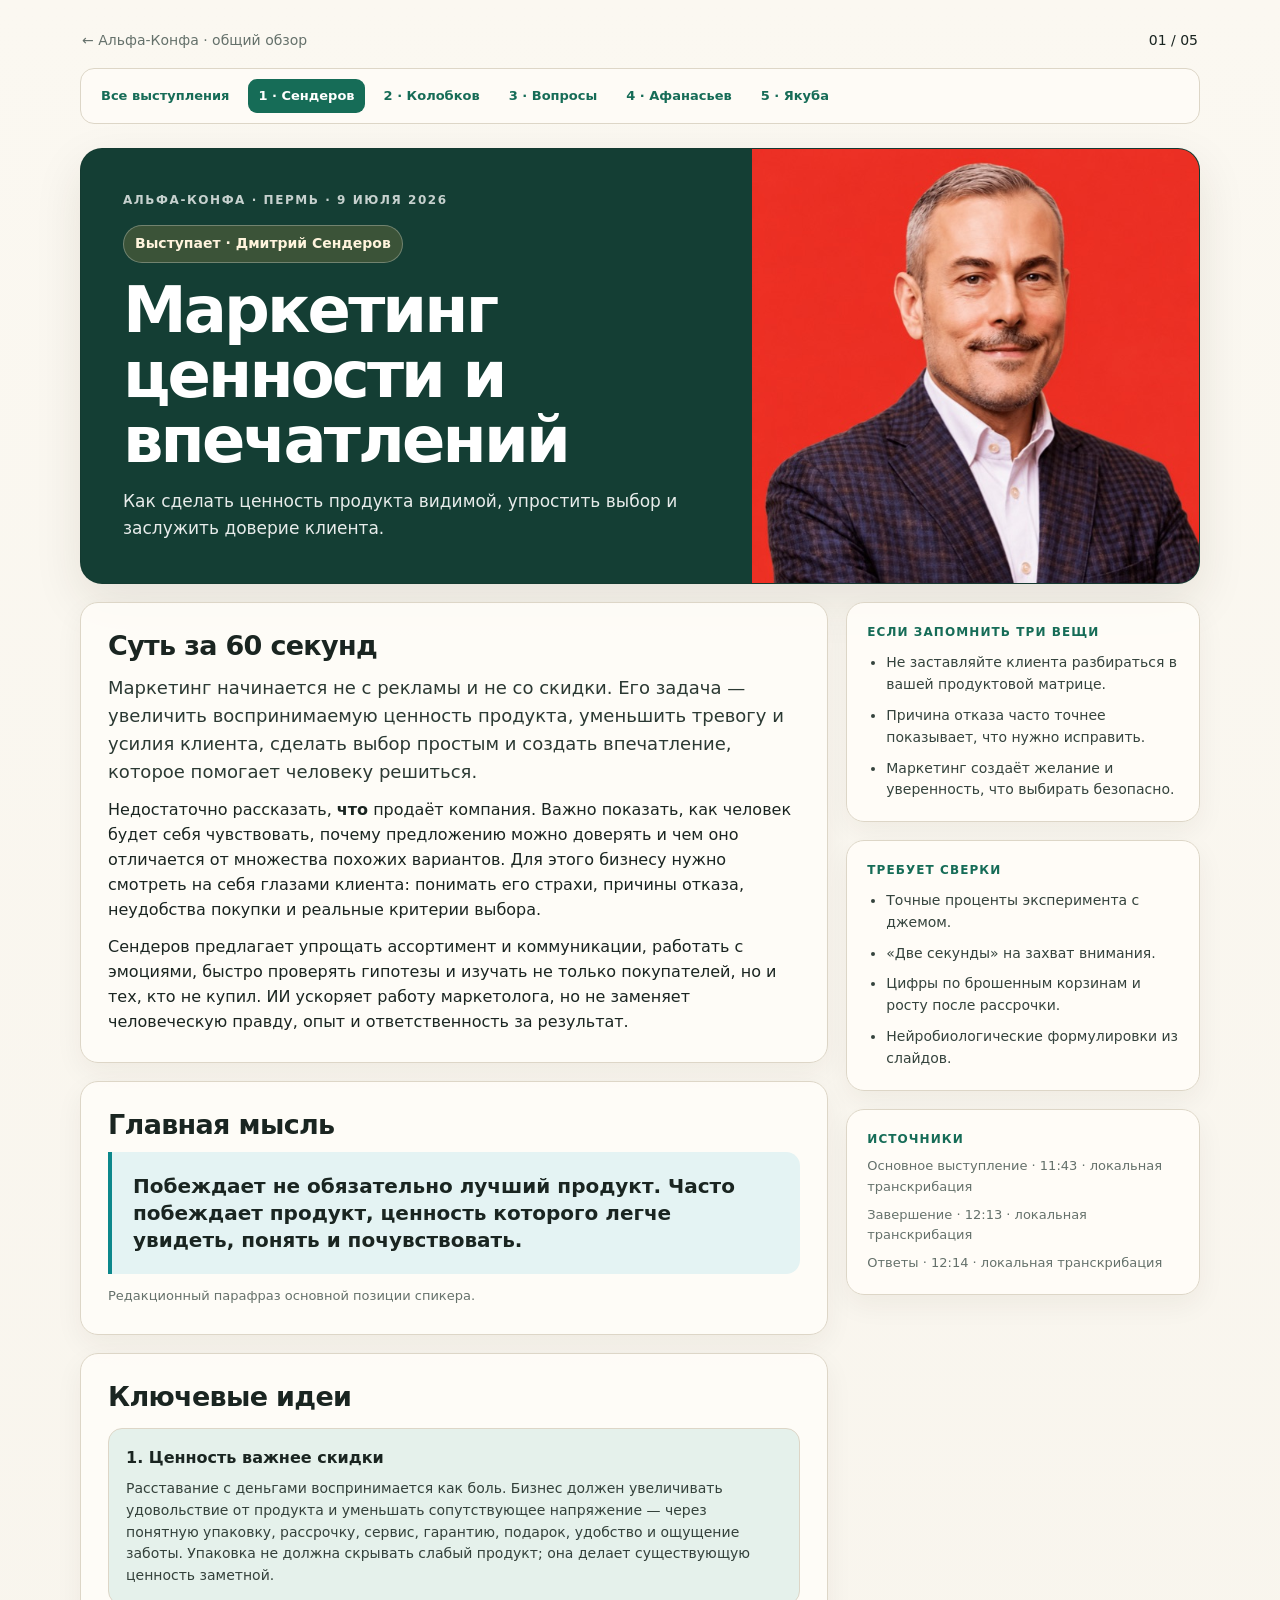
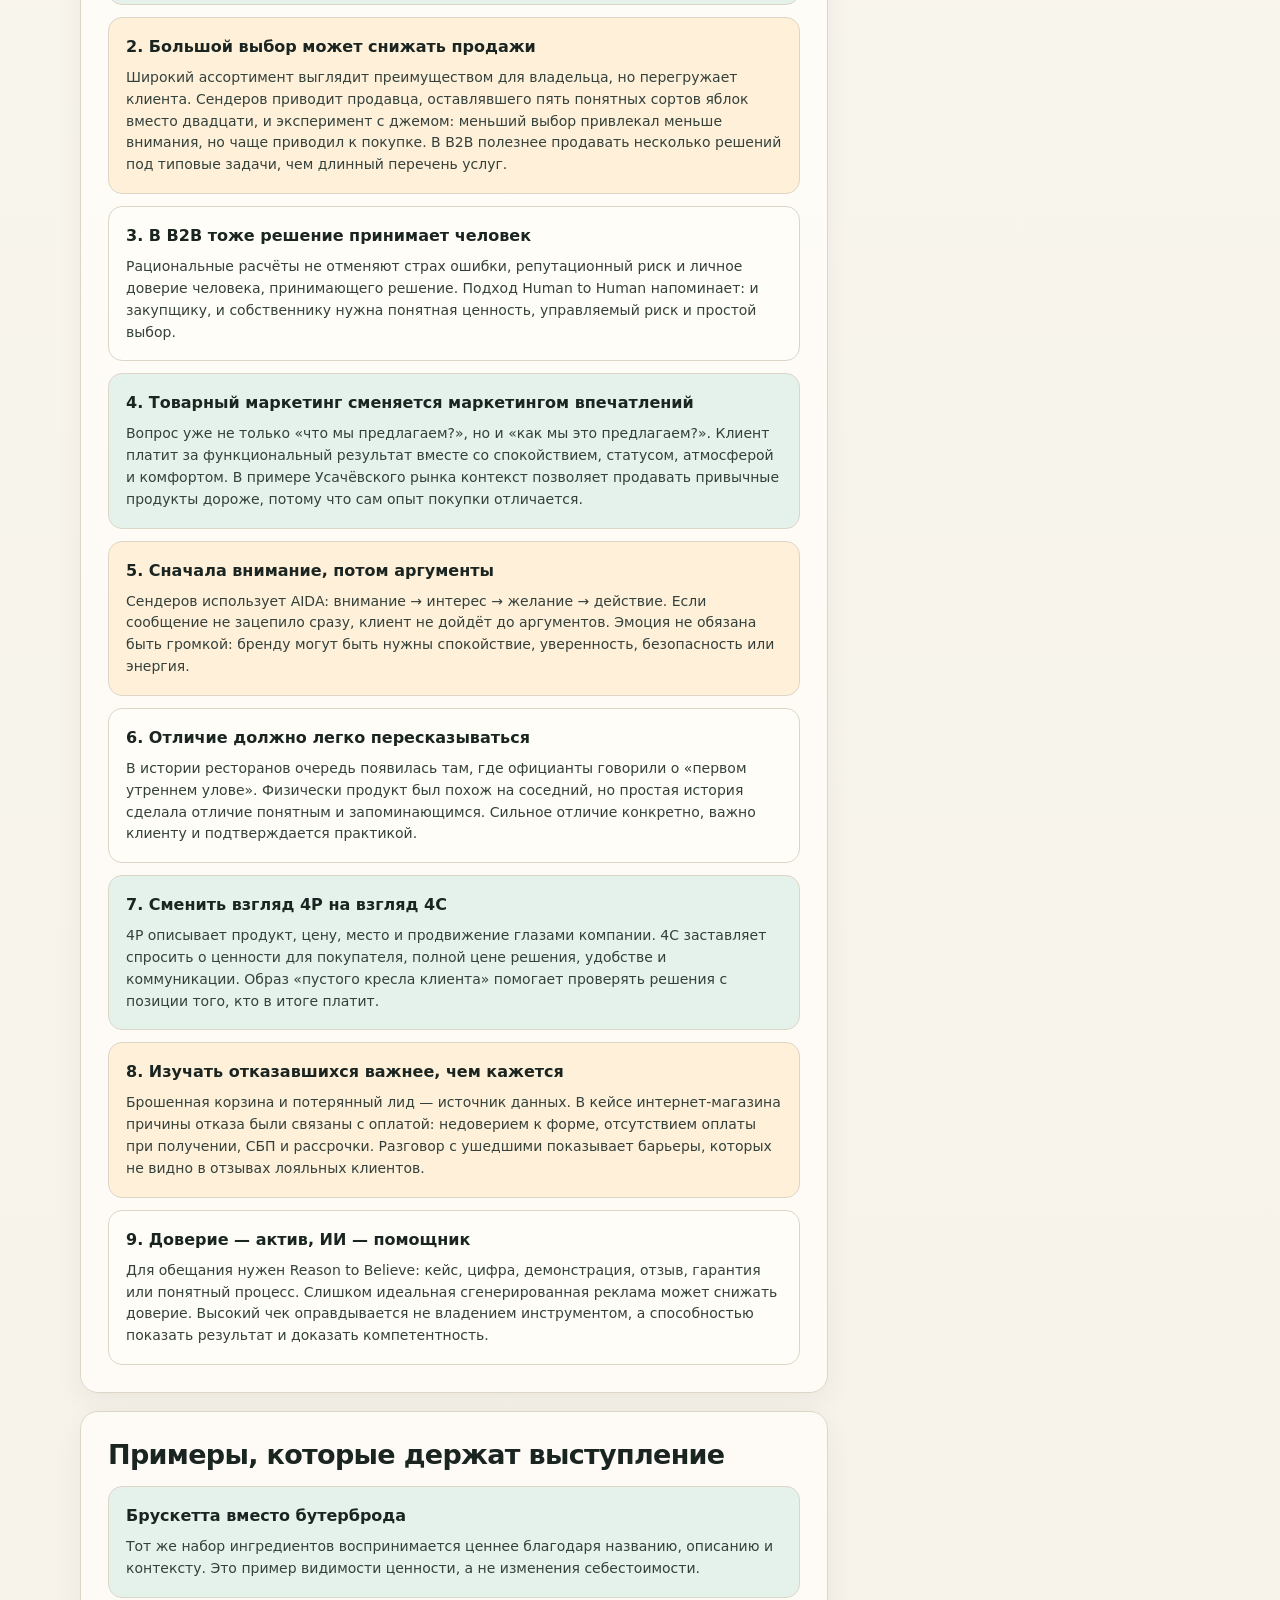
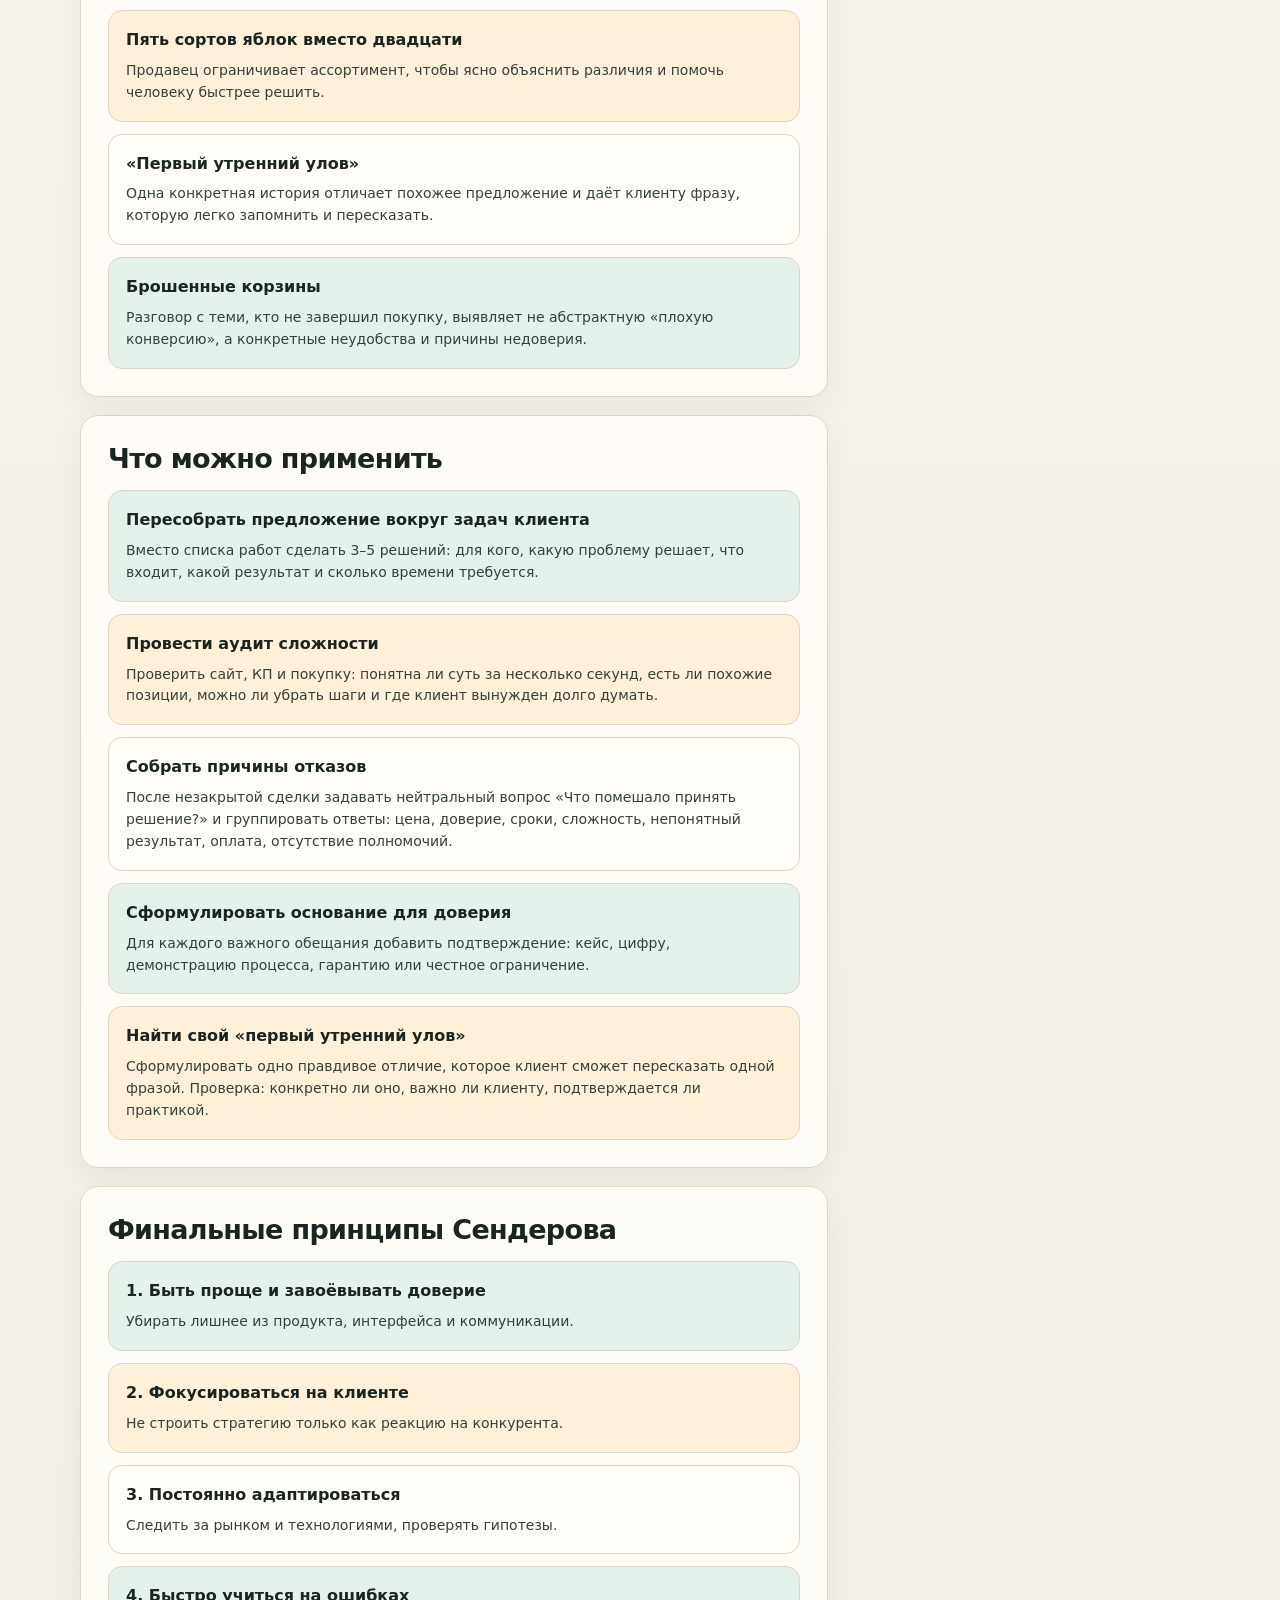
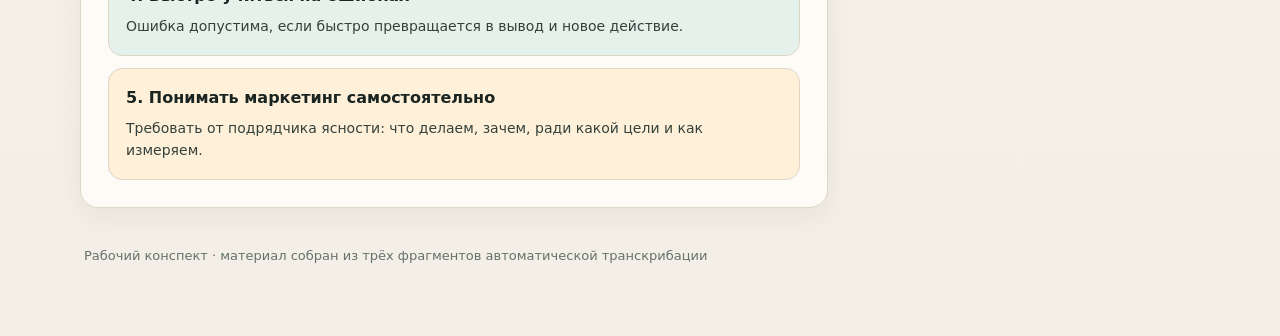
==== 01-dmitry-senderov.html @ c997f9ea "Publish Alfa Confa website" ====
<!doctype html>
<html lang="ru">
<head>
  <meta charset="utf-8"><meta name="viewport" content="width=device-width,initial-scale=1">
  <title>Дмитрий Сендеров — маркетинг ценности и впечатлений</title>
  <link rel="stylesheet" href="speaker-page.css">
</head>
<body><main class="page">
  <div class="top"><a href="index.html">← Альфа-Конфа · общий обзор</a><span>01 / 05</span></div>
  <nav class="nav"><a href="index.html">Все выступления</a><a class="current" href="01-dmitry-senderov.html">1 · Сендеров</a><a href="02-pavel-kolobkov.html">2 · Колобков</a><a href="03-questions.html">3 · Вопросы</a><a href="04-alexander-afanasyev.html">4 · Афанасьев</a><a href="05-vladimir-yakuba.html">5 · Якуба</a></nav>
  <header class="hero"><div class="hero-copy"><p class="eyebrow">Альфа-Конфа · Пермь · 9 июля 2026</p><p class="speaker">Выступает · Дмитрий Сендеров</p><h1>Маркетинг ценности и впечатлений</h1><p>Как сделать ценность продукта видимой, упростить выбор и заслужить доверие клиента.</p></div><div class="photo" style="background-image:url('assets/dmitry-senderov.jpg')"></div></header>
  <div class="content"><div class="stack">
    <section class="box"><h2>Суть за 60 секунд</h2><p class="lead">Маркетинг начинается не с рекламы и не со скидки. Его задача — увеличить воспринимаемую ценность продукта, уменьшить тревогу и усилия клиента, сделать выбор простым и создать впечатление, которое помогает человеку решиться.</p><p>Недостаточно рассказать, <strong>что</strong> продаёт компания. Важно показать, как человек будет себя чувствовать, почему предложению можно доверять и чем оно отличается от множества похожих вариантов. Для этого бизнесу нужно смотреть на себя глазами клиента: понимать его страхи, причины отказа, неудобства покупки и реальные критерии выбора.</p><p>Сендеров предлагает упрощать ассортимент и коммуникации, работать с эмоциями, быстро проверять гипотезы и изучать не только покупателей, но и тех, кто не купил. ИИ ускоряет работу маркетолога, но не заменяет человеческую правду, опыт и ответственность за результат.</p></section>
    <section class="box"><h2>Главная мысль</h2><div class="thesis">Побеждает не обязательно лучший продукт. Часто побеждает продукт, ценность которого легче увидеть, понять и почувствовать.</div><p style="margin-top:12px;color:#65716b;font-size:13px">Редакционный парафраз основной позиции спикера.</p></section>
    <section class="box"><h2>Ключевые идеи</h2><div class="ideas">
      <article class="idea"><h3>1. Ценность важнее скидки</h3><p>Расставание с деньгами воспринимается как боль. Бизнес должен увеличивать удовольствие от продукта и уменьшать сопутствующее напряжение — через понятную упаковку, рассрочку, сервис, гарантию, подарок, удобство и ощущение заботы. Упаковка не должна скрывать слабый продукт; она делает существующую ценность заметной.</p></article>
      <article class="idea"><h3>2. Большой выбор может снижать продажи</h3><p>Широкий ассортимент выглядит преимуществом для владельца, но перегружает клиента. Сендеров приводит продавца, оставлявшего пять понятных сортов яблок вместо двадцати, и эксперимент с джемом: меньший выбор привлекал меньше внимания, но чаще приводил к покупке. В B2B полезнее продавать несколько решений под типовые задачи, чем длинный перечень услуг.</p></article>
      <article class="idea"><h3>3. В B2B тоже решение принимает человек</h3><p>Рациональные расчёты не отменяют страх ошибки, репутационный риск и личное доверие человека, принимающего решение. Подход Human to Human напоминает: и закупщику, и собственнику нужна понятная ценность, управляемый риск и простой выбор.</p></article>
      <article class="idea"><h3>4. Товарный маркетинг сменяется маркетингом впечатлений</h3><p>Вопрос уже не только «что мы предлагаем?», но и «как мы это предлагаем?». Клиент платит за функциональный результат вместе со спокойствием, статусом, атмосферой и комфортом. В примере Усачёвского рынка контекст позволяет продавать привычные продукты дороже, потому что сам опыт покупки отличается.</p></article>
      <article class="idea"><h3>5. Сначала внимание, потом аргументы</h3><p>Сендеров использует AIDA: внимание → интерес → желание → действие. Если сообщение не зацепило сразу, клиент не дойдёт до аргументов. Эмоция не обязана быть громкой: бренду могут быть нужны спокойствие, уверенность, безопасность или энергия.</p></article>
      <article class="idea"><h3>6. Отличие должно легко пересказываться</h3><p>В истории ресторанов очередь появилась там, где официанты говорили о «первом утреннем улове». Физически продукт был похож на соседний, но простая история сделала отличие понятным и запоминающимся. Сильное отличие конкретно, важно клиенту и подтверждается практикой.</p></article>
      <article class="idea"><h3>7. Сменить взгляд 4P на взгляд 4C</h3><p>4P описывает продукт, цену, место и продвижение глазами компании. 4C заставляет спросить о ценности для покупателя, полной цене решения, удобстве и коммуникации. Образ «пустого кресла клиента» помогает проверять решения с позиции того, кто в итоге платит.</p></article>
      <article class="idea"><h3>8. Изучать отказавшихся важнее, чем кажется</h3><p>Брошенная корзина и потерянный лид — источник данных. В кейсе интернет-магазина причины отказа были связаны с оплатой: недоверием к форме, отсутствием оплаты при получении, СБП и рассрочки. Разговор с ушедшими показывает барьеры, которых не видно в отзывах лояльных клиентов.</p></article>
      <article class="idea"><h3>9. Доверие — актив, ИИ — помощник</h3><p>Для обещания нужен Reason to Believe: кейс, цифра, демонстрация, отзыв, гарантия или понятный процесс. Слишком идеальная сгенерированная реклама может снижать доверие. Высокий чек оправдывается не владением инструментом, а способностью показать результат и доказать компетентность.</p></article>
    </div></section>
    <section class="box"><h2>Примеры, которые держат выступление</h2><div class="ideas">
      <article class="idea"><h3>Брускетта вместо бутерброда</h3><p>Тот же набор ингредиентов воспринимается ценнее благодаря названию, описанию и контексту. Это пример видимости ценности, а не изменения себестоимости.</p></article>
      <article class="idea"><h3>Пять сортов яблок вместо двадцати</h3><p>Продавец ограничивает ассортимент, чтобы ясно объяснить различия и помочь человеку быстрее решить.</p></article>
      <article class="idea"><h3>«Первый утренний улов»</h3><p>Одна конкретная история отличает похожее предложение и даёт клиенту фразу, которую легко запомнить и пересказать.</p></article>
      <article class="idea"><h3>Брошенные корзины</h3><p>Разговор с теми, кто не завершил покупку, выявляет не абстрактную «плохую конверсию», а конкретные неудобства и причины недоверия.</p></article>
    </div></section>
    <section class="box"><h2>Что можно применить</h2><div class="ideas">
      <article class="idea"><h3>Пересобрать предложение вокруг задач клиента</h3><p>Вместо списка работ сделать 3–5 решений: для кого, какую проблему решает, что входит, какой результат и сколько времени требуется.</p></article>
      <article class="idea"><h3>Провести аудит сложности</h3><p>Проверить сайт, КП и покупку: понятна ли суть за несколько секунд, есть ли похожие позиции, можно ли убрать шаги и где клиент вынужден долго думать.</p></article>
      <article class="idea"><h3>Собрать причины отказов</h3><p>После незакрытой сделки задавать нейтральный вопрос «Что помешало принять решение?» и группировать ответы: цена, доверие, сроки, сложность, непонятный результат, оплата, отсутствие полномочий.</p></article>
      <article class="idea"><h3>Сформулировать основание для доверия</h3><p>Для каждого важного обещания добавить подтверждение: кейс, цифру, демонстрацию процесса, гарантию или честное ограничение.</p></article>
      <article class="idea"><h3>Найти свой «первый утренний улов»</h3><p>Сформулировать одно правдивое отличие, которое клиент сможет пересказать одной фразой. Проверка: конкретно ли оно, важно ли клиенту, подтверждается ли практикой.</p></article>
    </div></section>
    <section class="box"><h2>Финальные принципы Сендерова</h2><div class="ideas">
      <article class="idea"><h3>1. Быть проще и завоёвывать доверие</h3><p>Убирать лишнее из продукта, интерфейса и коммуникации.</p></article>
      <article class="idea"><h3>2. Фокусироваться на клиенте</h3><p>Не строить стратегию только как реакцию на конкурента.</p></article>
      <article class="idea"><h3>3. Постоянно адаптироваться</h3><p>Следить за рынком и технологиями, проверять гипотезы.</p></article>
      <article class="idea"><h3>4. Быстро учиться на ошибках</h3><p>Ошибка допустима, если быстро превращается в вывод и новое действие.</p></article>
      <article class="idea"><h3>5. Понимать маркетинг самостоятельно</h3><p>Требовать от подрядчика ясности: что делаем, зачем, ради какой цели и как измеряем.</p></article>
    </div></section>
  </div><aside class="side">
    <section class="box"><h3>Если запомнить три вещи</h3><ul><li>Не заставляйте клиента разбираться в вашей продуктовой матрице.</li><li>Причина отказа часто точнее показывает, что нужно исправить.</li><li>Маркетинг создаёт желание и уверенность, что выбирать безопасно.</li></ul></section>
    <section class="box"><h3>Требует сверки</h3><ul><li>Точные проценты эксперимента с джемом.</li><li>«Две секунды» на захват внимания.</li><li>Цифры по брошенным корзинам и росту после рассрочки.</li><li>Нейробиологические формулировки из слайдов.</li></ul></section>
    <section class="box source"><h3>Источники</h3><span class="local-source">Основное выступление · 11:43 · локальная транскрибация</span><span class="local-source">Завершение · 12:13 · локальная транскрибация</span><span class="local-source">Ответы · 12:14 · локальная транскрибация</span></section>
  </aside></div>
  <footer>Рабочий конспект · материал собран из трёх фрагментов автоматической транскрибации</footer>
</main></body></html>
---- speaker-page.css ----
:root{--ink:#1a2521;--muted:#65716b;--paper:#fffdf8;--canvas:#f3efe6;--line:#ddd6c7;--green:#166c57;--teal:#0c878b;--amber:#b56816;--soft-green:#e5f1eb;--soft-teal:#e4f3f3;--soft-amber:#fff0da;--shadow:0 18px 48px rgba(53,43,23,.10)}
*{box-sizing:border-box}body{margin:0;background:linear-gradient(180deg,#fbf8f1,var(--canvas));color:var(--ink);font-family:Inter,ui-sans-serif,system-ui,-apple-system,BlinkMacSystemFont,"Segoe UI",Arial,sans-serif;line-height:1.56}.page{width:min(1120px,calc(100% - 40px));margin:auto;padding:30px 0 70px}.top,.nav{display:flex;flex-wrap:wrap;align-items:center;gap:9px}.top{justify-content:space-between;margin:0 2px 16px;font-size:14px}.top a{color:var(--muted);text-decoration:none}.nav{margin:0 0 24px;padding:10px;border:1px solid var(--line);border-radius:14px;background:rgba(255,253,248,.8)}.nav a,.nav span{padding:7px 10px;border-radius:9px;font-size:13px;font-weight:700;text-decoration:none}.nav a{color:var(--green)}.nav .current{color:#fff;background:var(--green)}.nav span{color:#9a9c94}.hero{min-height:340px;overflow:hidden;display:grid;grid-template-columns:minmax(0,1.2fr) minmax(250px,.8fr);border:1px solid rgba(23,32,29,.12);border-radius:22px;background:#143e34;box-shadow:var(--shadow);color:white}.hero-copy{display:grid;align-content:center;gap:15px;padding:42px}.eyebrow{margin:0;color:rgba(255,255,255,.76);font-size:12px;font-weight:800;letter-spacing:.13em;text-transform:uppercase}.speaker{width:fit-content;margin:0;padding:7px 11px;border:1px solid rgba(255,255,255,.28);border-radius:999px;background:rgba(255,190,76,.17);color:#fff4dd;font-size:14px;font-weight:760}h1{margin:0;font-size:clamp(38px,5vw,64px);letter-spacing:-.045em;line-height:1.02}.hero p:last-child{margin:0;color:rgba(255,255,255,.9);font-size:17px}.photo{background-size:cover;background-position:center 34%;min-height:280px}.content{display:grid;grid-template-columns:minmax(0,1.65fr) minmax(280px,.78fr);gap:18px;margin-top:18px}.stack{display:grid;gap:18px}.box{padding:27px;border:1px solid var(--line);border-radius:18px;background:rgba(255,253,248,.87);box-shadow:0 10px 28px rgba(50,39,20,.055)}h2{margin:0 0 12px;font-size:27px;line-height:1.16;letter-spacing:-.025em}h3{margin:0 0 7px;font-size:16px}p{margin:0}p+p{margin-top:12px}.lead{font-size:18px;color:#2b3933}.thesis{padding:21px;border-left:4px solid var(--teal);border-radius:0 14px 14px 0;background:var(--soft-teal);font-size:20px;font-weight:660;line-height:1.34}.ideas{display:grid;gap:12px;margin-top:16px}.idea{padding:17px;border:1px solid var(--line);border-radius:14px;background:var(--paper)}.idea:nth-child(3n+1){background:var(--soft-green)}.idea:nth-child(3n+2){background:var(--soft-amber)}.idea p{font-size:14px;color:#34413b}.side{position:sticky;top:16px;display:grid;gap:18px;align-self:start}.side .box{padding:20px}.side h3{color:var(--green);font-size:12px;letter-spacing:.09em;text-transform:uppercase}.side ul{display:grid;gap:9px;margin:10px 0 0;padding-left:19px;color:#35433d;font-size:14px}.source a,.source .local-source{display:block;margin-top:8px;color:var(--green);font-size:13px}.source .local-source{color:var(--muted)}footer{margin:38px 4px 0;color:var(--muted);font-size:13px}@media(max-width:760px){.page{width:min(100% - 28px,680px);padding-top:14px}.hero,.content{grid-template-columns:1fr}.hero-copy{padding:30px 25px}.photo{min-height:250px}.side{position:static}.top{font-size:13px}}
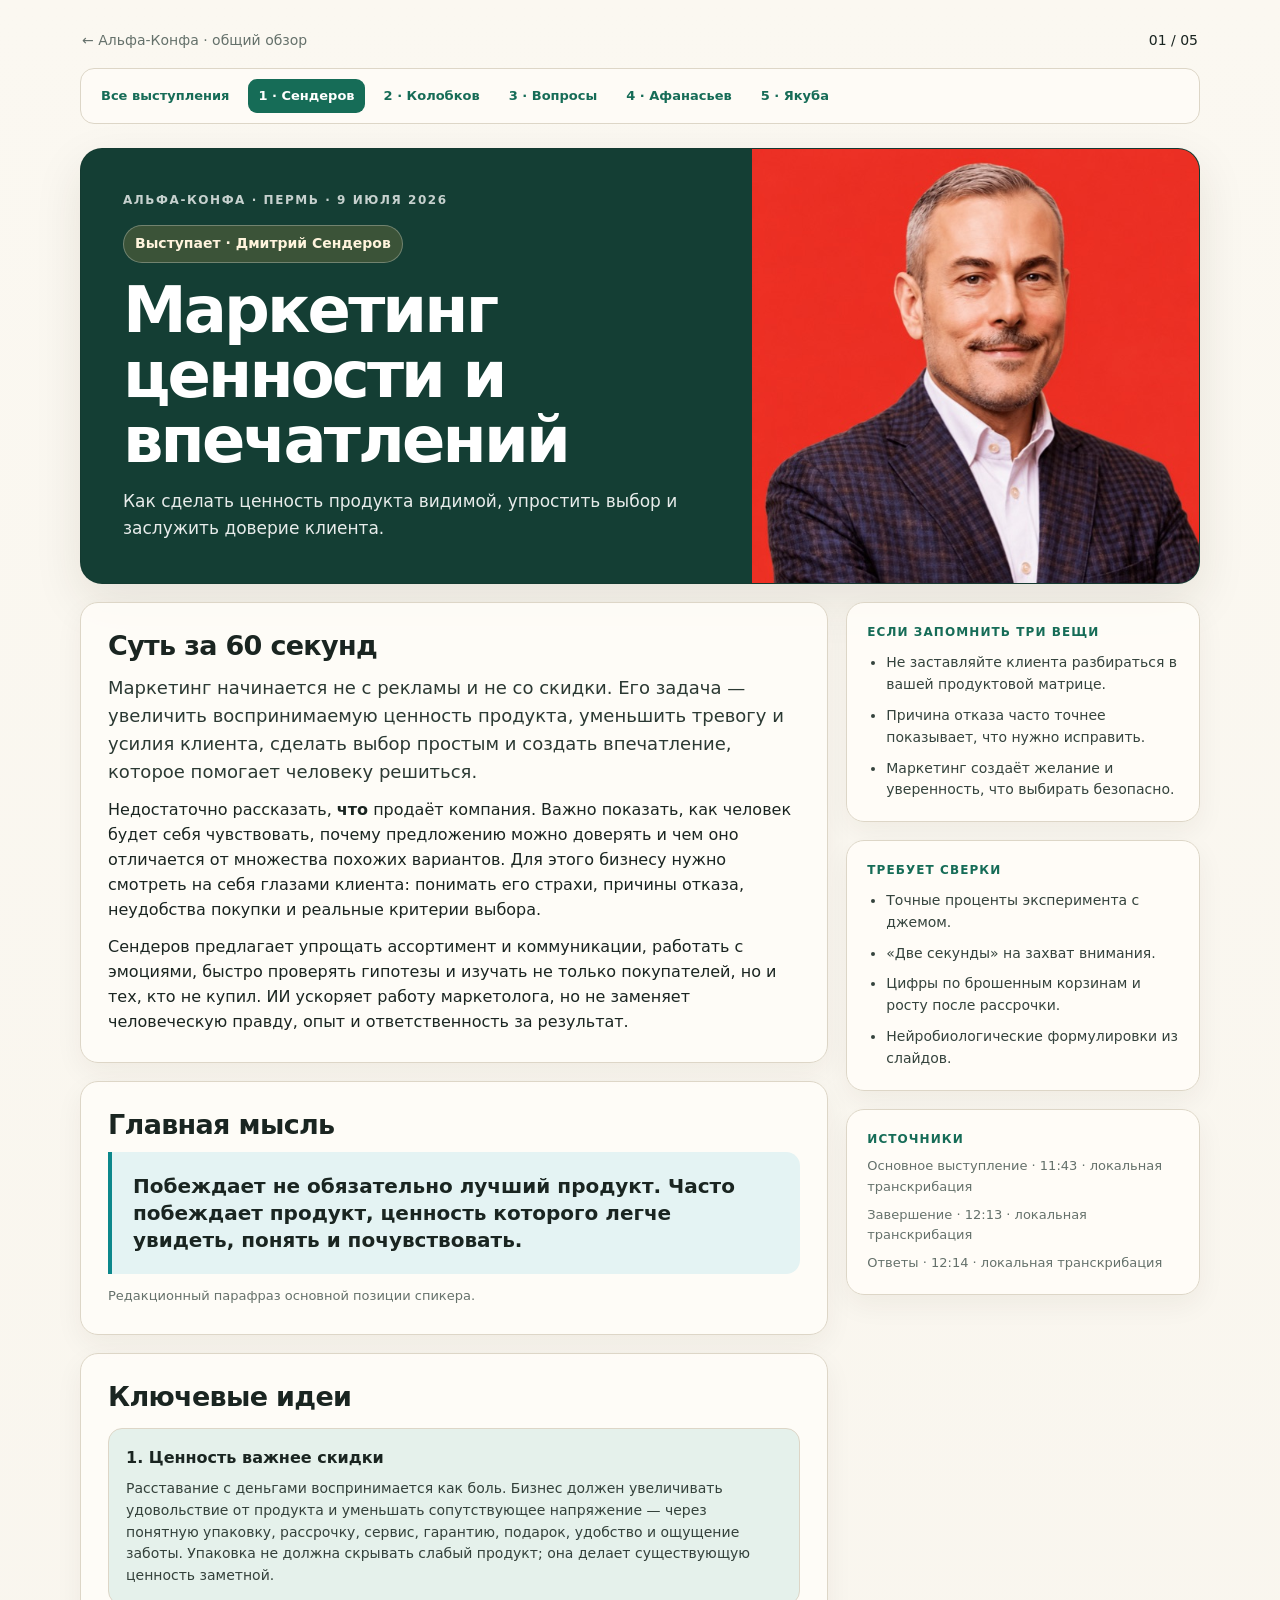
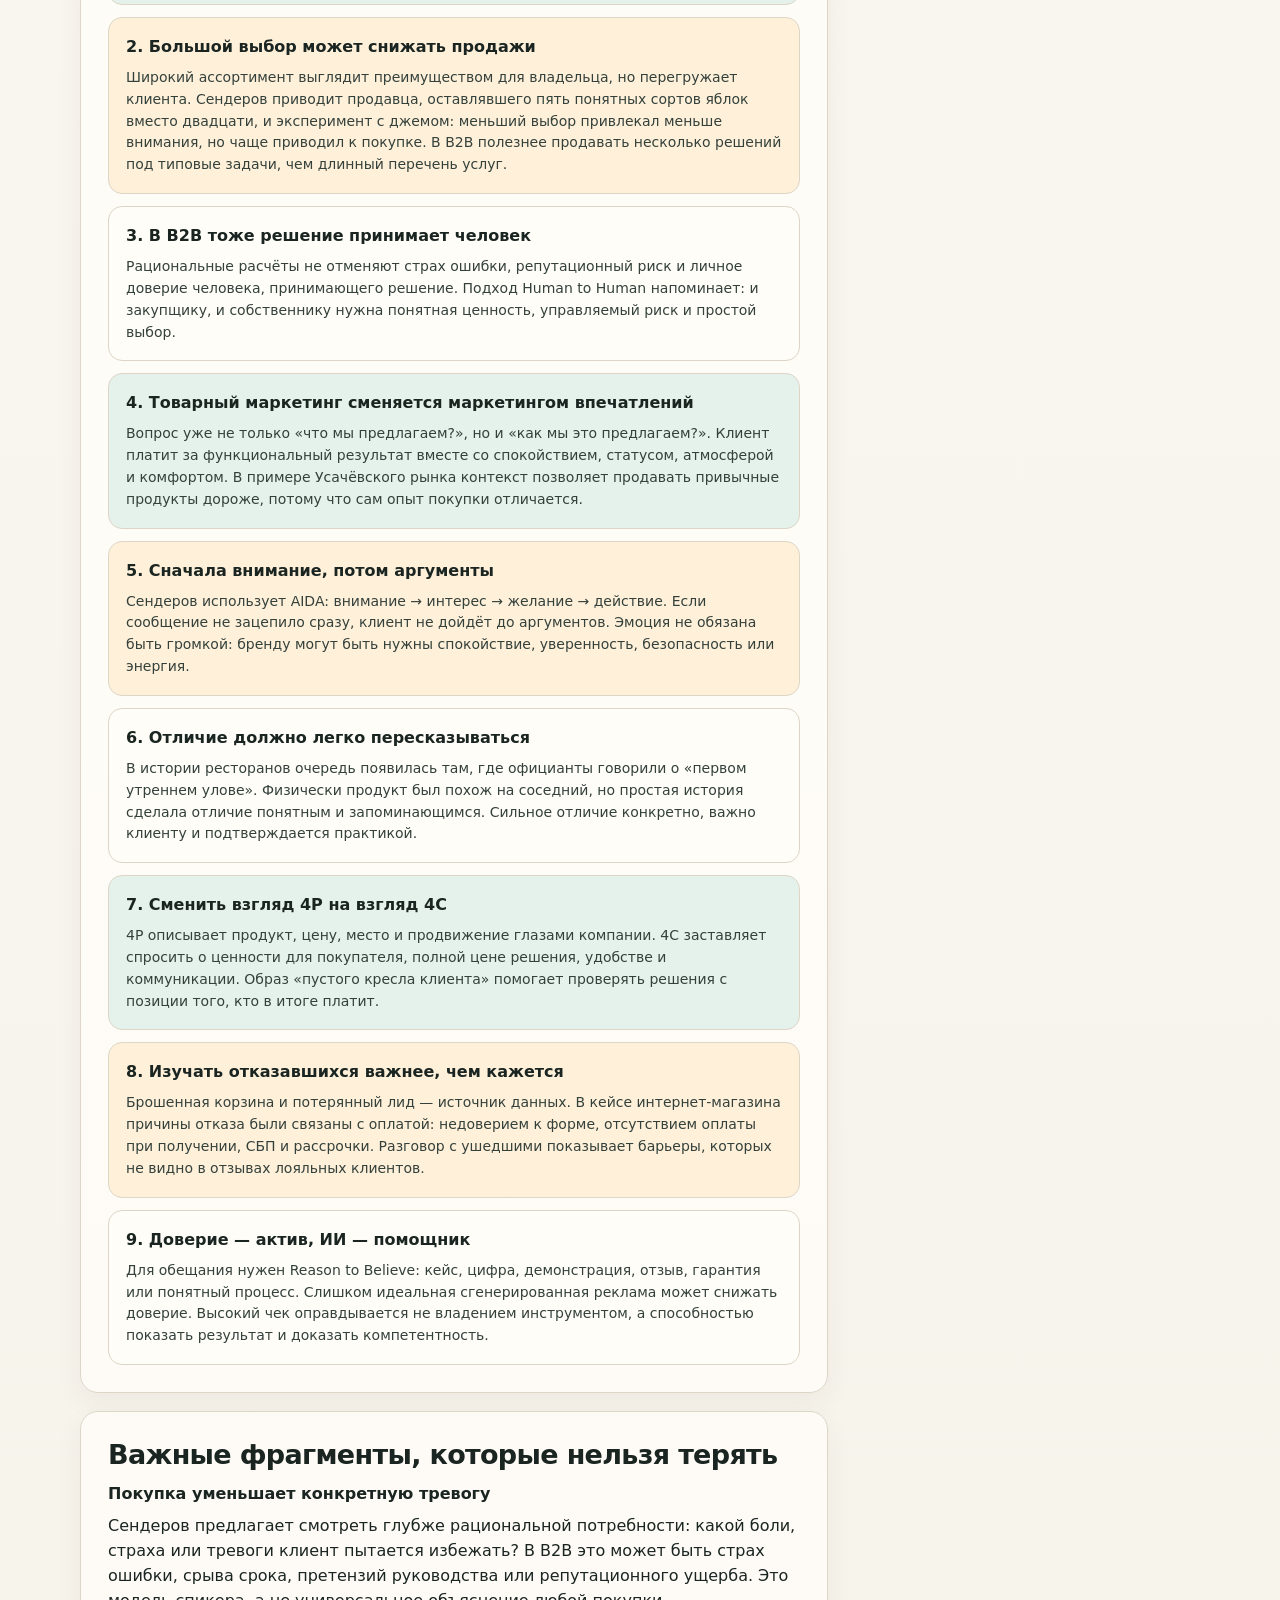
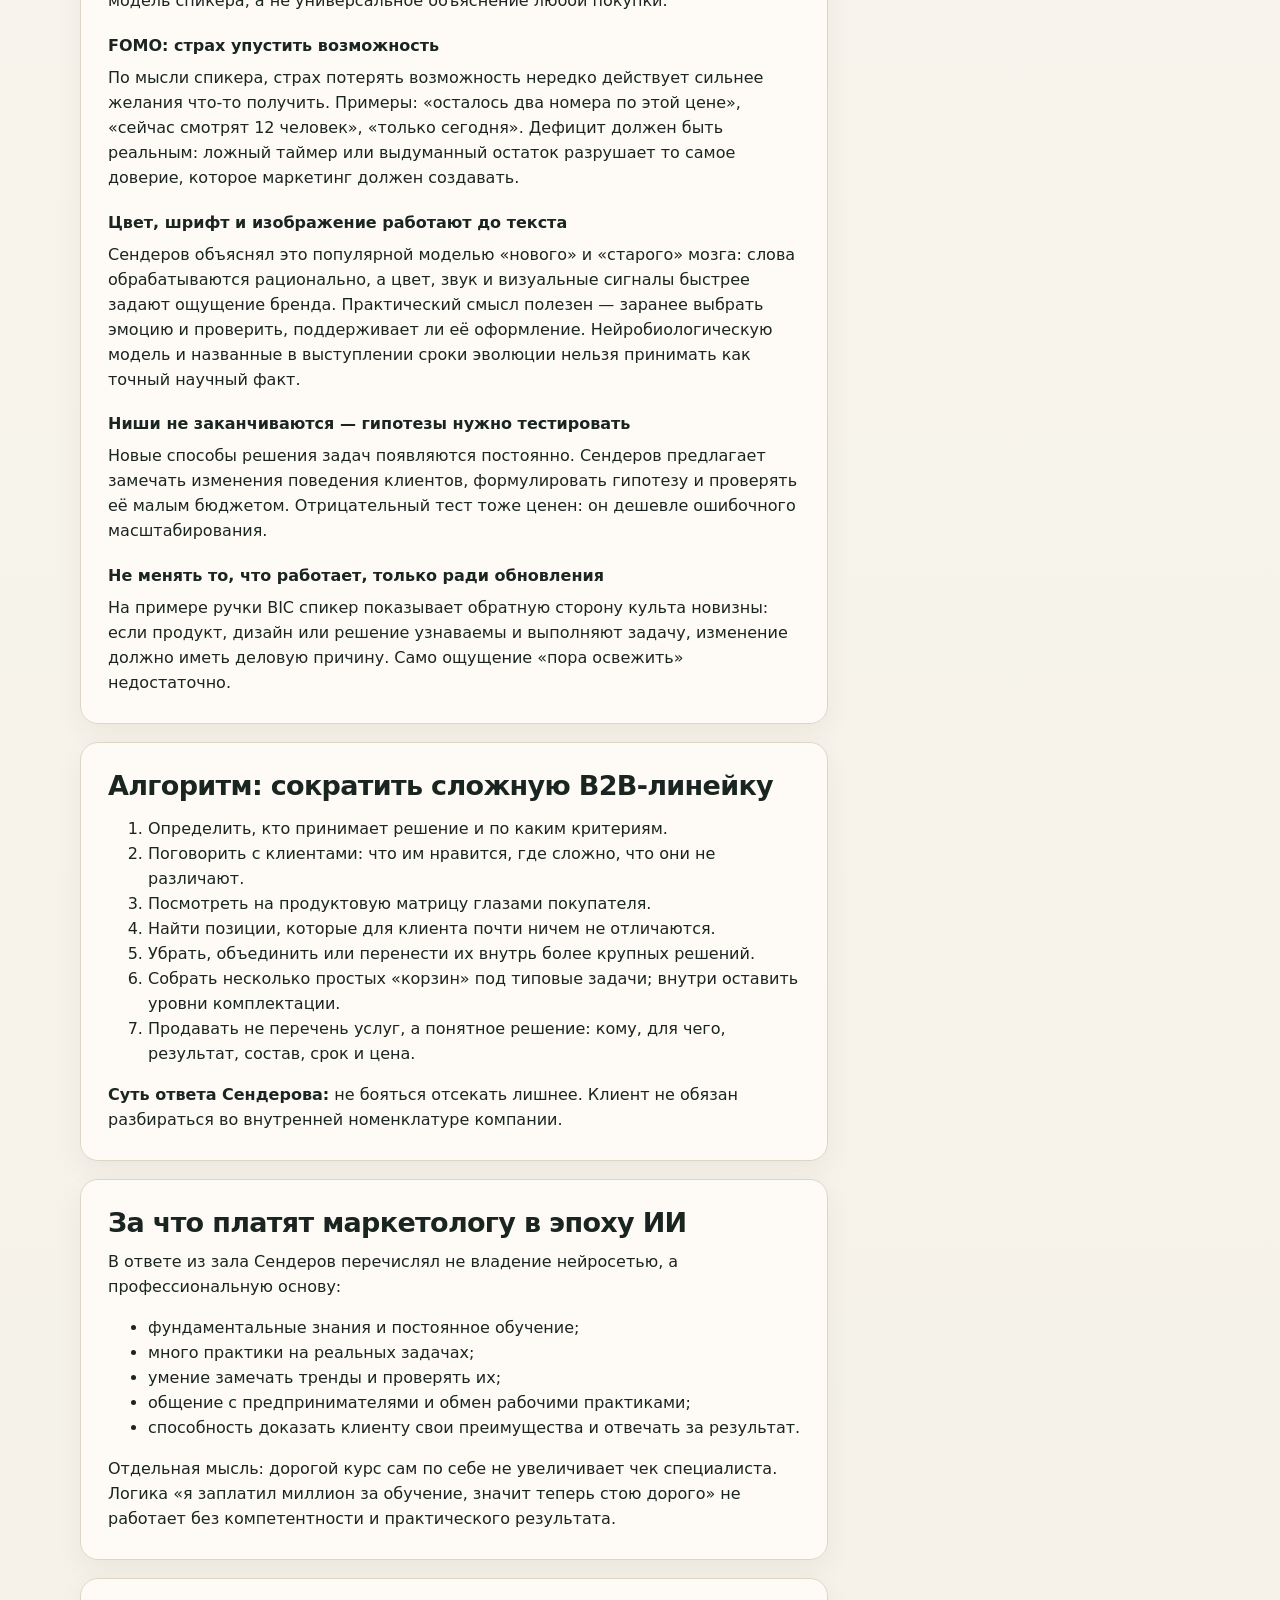
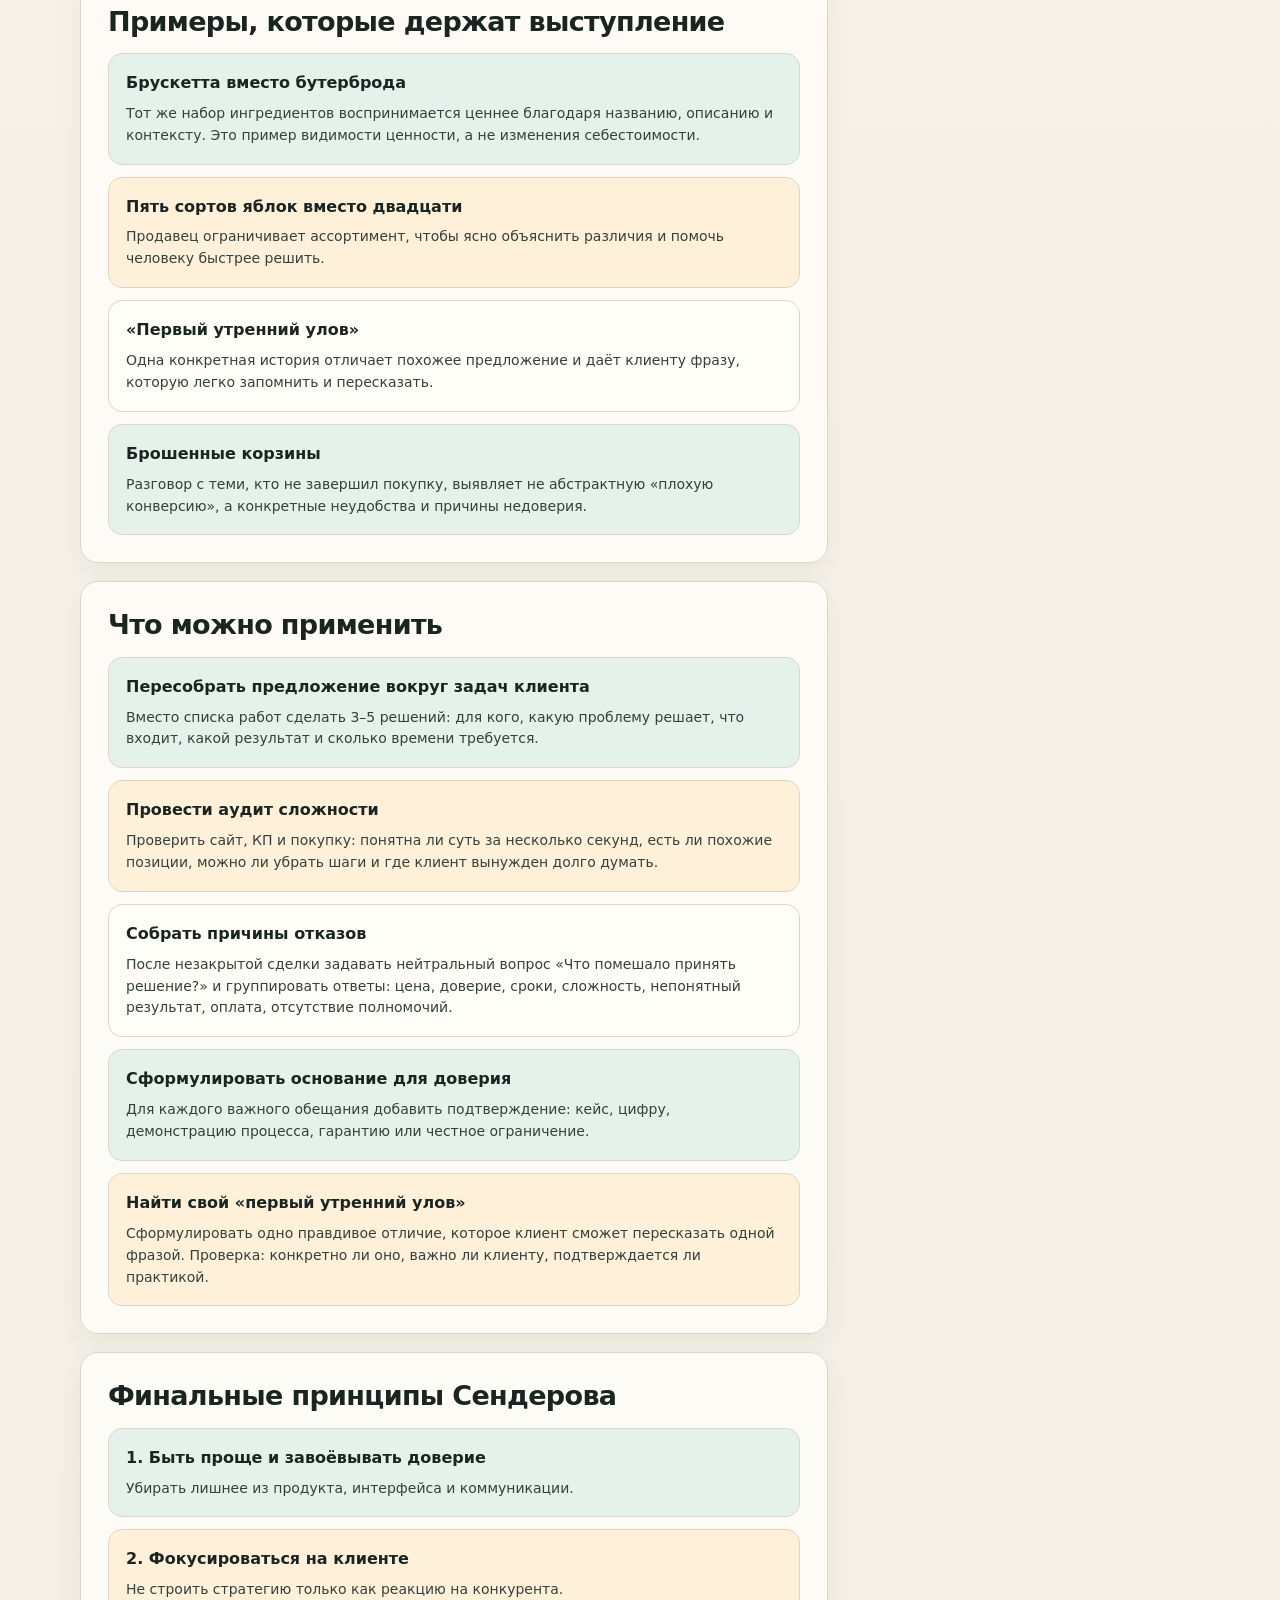
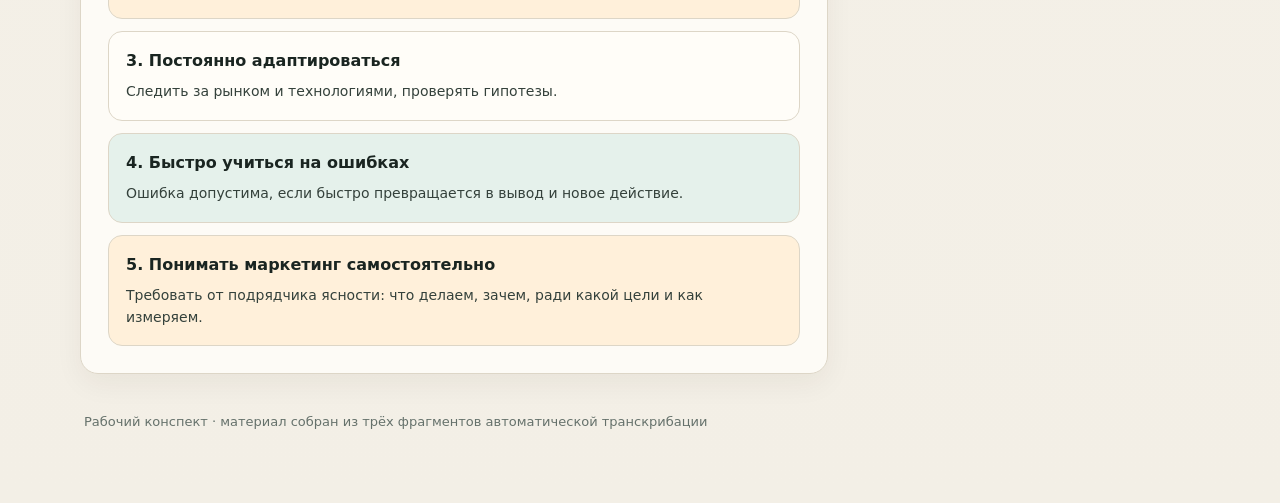
==== commit 68a78f78: "Expand notes with scripts and practical details" ====
--- a/01-dmitry-senderov.html
+++ b/01-dmitry-senderov.html
@@ -23,6 +23,23 @@
       <article class="idea"><h3>8. Изучать отказавшихся важнее, чем кажется</h3><p>Брошенная корзина и потерянный лид — источник данных. В кейсе интернет-магазина причины отказа были связаны с оплатой: недоверием к форме, отсутствием оплаты при получении, СБП и рассрочки. Разговор с ушедшими показывает барьеры, которых не видно в отзывах лояльных клиентов.</p></article>
       <article class="idea"><h3>9. Доверие — актив, ИИ — помощник</h3><p>Для обещания нужен Reason to Believe: кейс, цифра, демонстрация, отзыв, гарантия или понятный процесс. Слишком идеальная сгенерированная реклама может снижать доверие. Высокий чек оправдывается не владением инструментом, а способностью показать результат и доказать компетентность.</p></article>
     </div></section>
+    <section class="box"><h2>Важные фрагменты, которые нельзя терять</h2>
+      <h3>Покупка уменьшает конкретную тревогу</h3><p>Сендеров предлагает смотреть глубже рациональной потребности: какой боли, страха или тревоги клиент пытается избежать? В B2B это может быть страх ошибки, срыва срока, претензий руководства или репутационного ущерба. Это модель спикера, а не универсальное объяснение любой покупки.</p>
+      <h3 style="margin-top:20px">FOMO: страх упустить возможность</h3><p>По мысли спикера, страх потерять возможность нередко действует сильнее желания что-то получить. Примеры: «осталось два номера по этой цене», «сейчас смотрят 12 человек», «только сегодня». Дефицит должен быть реальным: ложный таймер или выдуманный остаток разрушает то самое доверие, которое маркетинг должен создавать.</p>
+      <h3 style="margin-top:20px">Цвет, шрифт и изображение работают до текста</h3><p>Сендеров объяснял это популярной моделью «нового» и «старого» мозга: слова обрабатываются рационально, а цвет, звук и визуальные сигналы быстрее задают ощущение бренда. Практический смысл полезен — заранее выбрать эмоцию и проверить, поддерживает ли её оформление. Нейробиологическую модель и названные в выступлении сроки эволюции нельзя принимать как точный научный факт.</p>
+      <h3 style="margin-top:20px">Ниши не заканчиваются — гипотезы нужно тестировать</h3><p>Новые способы решения задач появляются постоянно. Сендеров предлагает замечать изменения поведения клиентов, формулировать гипотезу и проверять её малым бюджетом. Отрицательный тест тоже ценен: он дешевле ошибочного масштабирования.</p>
+      <h3 style="margin-top:20px">Не менять то, что работает, только ради обновления</h3><p>На примере ручки BIC спикер показывает обратную сторону культа новизны: если продукт, дизайн или решение узнаваемы и выполняют задачу, изменение должно иметь деловую причину. Само ощущение «пора освежить» недостаточно.</p>
+    </section>
+    <section class="box"><h2>Алгоритм: сократить сложную B2B-линейку</h2><ol>
+      <li>Определить, кто принимает решение и по каким критериям.</li>
+      <li>Поговорить с клиентами: что им нравится, где сложно, что они не различают.</li>
+      <li>Посмотреть на продуктовую матрицу глазами покупателя.</li>
+      <li>Найти позиции, которые для клиента почти ничем не отличаются.</li>
+      <li>Убрать, объединить или перенести их внутрь более крупных решений.</li>
+      <li>Собрать несколько простых «корзин» под типовые задачи; внутри оставить уровни комплектации.</li>
+      <li>Продавать не перечень услуг, а понятное решение: кому, для чего, результат, состав, срок и цена.</li>
+    </ol><p><strong>Суть ответа Сендерова:</strong> не бояться отсекать лишнее. Клиент не обязан разбираться во внутренней номенклатуре компании.</p></section>
+    <section class="box"><h2>За что платят маркетологу в эпоху ИИ</h2><p>В ответе из зала Сендеров перечислял не владение нейросетью, а профессиональную основу:</p><ul><li>фундаментальные знания и постоянное обучение;</li><li>много практики на реальных задачах;</li><li>умение замечать тренды и проверять их;</li><li>общение с предпринимателями и обмен рабочими практиками;</li><li>способность доказать клиенту свои преимущества и отвечать за результат.</li></ul><p>Отдельная мысль: дорогой курс сам по себе не увеличивает чек специалиста. Логика «я заплатил миллион за обучение, значит теперь стою дорого» не работает без компетентности и практического результата.</p></section>
     <section class="box"><h2>Примеры, которые держат выступление</h2><div class="ideas">
       <article class="idea"><h3>Брускетта вместо бутерброда</h3><p>Тот же набор ингредиентов воспринимается ценнее благодаря названию, описанию и контексту. Это пример видимости ценности, а не изменения себестоимости.</p></article>
       <article class="idea"><h3>Пять сортов яблок вместо двадцати</h3><p>Продавец ограничивает ассортимент, чтобы ясно объяснить различия и помочь человеку быстрее решить.</p></article>
